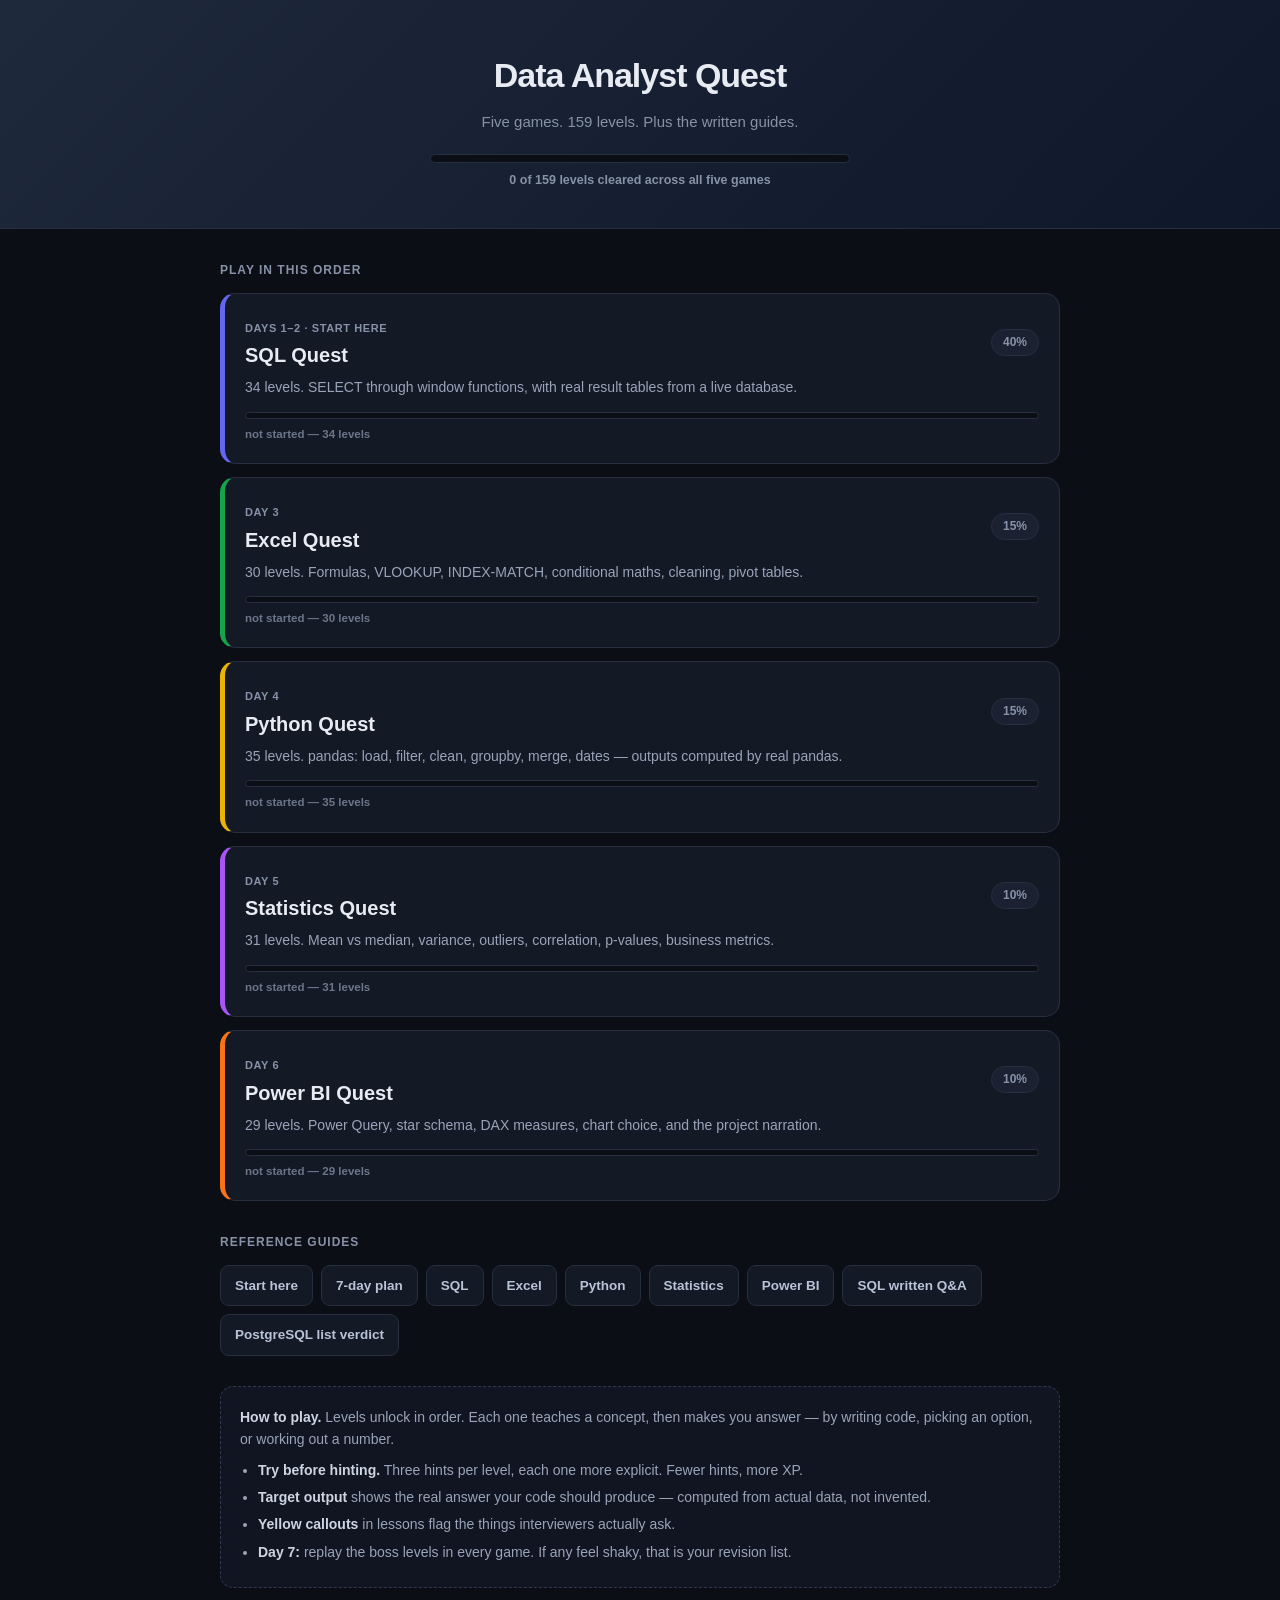
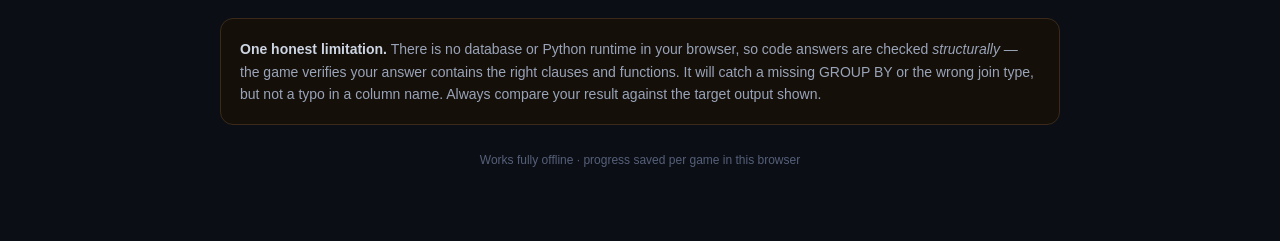
==== index.html @ 51fa30cd "Add files via upload" ====
<!DOCTYPE html><html lang="en"><head><meta charset="utf-8">
<meta name="viewport" content="width=device-width,initial-scale=1">
<title>Data Analyst Quest &mdash; 7 Day Sprint</title><style>
*{box-sizing:border-box;margin:0;padding:0}
:root{--bg:#0b0e14;--pan:#141926;--pan2:#1b2130;--br:#262e40;--tx:#e8ebf2;--mut:#8792a8}
body{font-family:-apple-system,BlinkMacSystemFont,'Segoe UI',Roboto,Helvetica,Arial,sans-serif;
background:var(--bg);color:var(--tx);line-height:1.6;padding-bottom:70px}
header{background:linear-gradient(135deg,#1e293b,#0f172a);border-bottom:1px solid var(--br);
padding:48px 20px 38px;text-align:center}
h1{font-size:34px;font-weight:800;letter-spacing:-1px}
.sub{color:var(--mut);margin-top:8px;font-size:15px}
.wrap{max-width:880px;margin:0 auto;padding:0 20px}
.overall{max-width:420px;margin:20px auto 0}
.obar{height:9px;background:#0b0e14;border:1px solid var(--br);border-radius:99px;overflow:hidden}
.obar>div{height:100%;background:linear-gradient(90deg,#6366f1,#a855f7,#22c55e);width:0;transition:width .6s}
.ometa{font-size:12.5px;color:var(--mut);margin-top:7px;font-weight:600}
h3.sec{font-size:12px;letter-spacing:1px;text-transform:uppercase;color:var(--mut);margin:32px 0 12px}
.grid{display:grid;gap:13px}
a.c{display:block;background:var(--pan);border:1px solid var(--br);border-radius:15px;padding:20px;
text-decoration:none;color:inherit;border-left-width:5px;transition:transform .14s,border-color .14s}
a.c:hover{transform:translateX(4px)}
.row{display:flex;justify-content:space-between;align-items:center;gap:12px;flex-wrap:wrap}
.t{font-size:20px;font-weight:700}
.d{font-size:11px;color:var(--mut);font-weight:800;letter-spacing:.6px;text-transform:uppercase}
.x{color:#9aa4b8;font-size:14px;margin-top:5px}
.w{font-size:12px;font-weight:800;padding:3px 11px;border-radius:99px;background:var(--pan2);
border:1px solid var(--br);color:var(--mut)}
.pbar{background:#0b0e14;border:1px solid var(--br);border-radius:99px;height:7px;overflow:hidden;margin-top:13px}
.pbar>div{height:100%;background:linear-gradient(90deg,#22c55e,#4ade80);width:0}
.pt{font-size:11.5px;color:#6b7689;margin-top:6px;font-weight:600}
.note{background:#101521;border:1px dashed #2f3a52;border-radius:13px;padding:19px;margin-top:30px;
font-size:14px;color:#9aa4b8}
.note b{color:#cdd5e3}
.note ul{margin:8px 0 0 18px}.note li{margin-bottom:5px}
.gl{display:flex;flex-wrap:wrap;gap:8px}
.gl a{background:var(--pan);border:1px solid var(--br);border-radius:9px;padding:9px 14px;
color:#b9c3d6;text-decoration:none;font-size:13.5px;font-weight:600}
.gl a:hover{border-color:#3a4458;color:#fff}
.foot{text-align:center;color:#56607a;font-size:12px;margin-top:26px}
</style></head><body>
<header>
  <h1>Data Analyst Quest</h1>
  <div class="sub">Five games. 159 levels. Plus the written guides.</div>
  <div class="overall"><div class="obar"><div id="of"></div></div><div class="ometa" id="om">loading</div></div>
</header>
<div class="wrap">
  <h3 class="sec">Play in this order</h3>
  <div class="grid">
    <a class="c" href="sql-quest.html" style="border-left-color:#6366f1" data-k="sqlquest_v1" data-n="34">
      <div class="row"><div><span class="d">Days 1&ndash;2 &middot; start here</span><div class="t">SQL Quest</div></div><span class="w">40%</span></div>
      <div class="x">34 levels. SELECT through window functions, with real result tables from a live database.</div>
      <div class="pbar"><div></div></div><div class="pt"></div></a>

    <a class="c" href="excel-quest.html" style="border-left-color:#16a34a" data-k="excelquest_v1" data-n="30">
      <div class="row"><div><span class="d">Day 3</span><div class="t">Excel Quest</div></div><span class="w">15%</span></div>
      <div class="x">30 levels. Formulas, VLOOKUP, INDEX-MATCH, conditional maths, cleaning, pivot tables.</div>
      <div class="pbar"><div></div></div><div class="pt"></div></a>

    <a class="c" href="python-quest.html" style="border-left-color:#eab308" data-k="pyquest_v1" data-n="35">
      <div class="row"><div><span class="d">Day 4</span><div class="t">Python Quest</div></div><span class="w">15%</span></div>
      <div class="x">35 levels. pandas: load, filter, clean, groupby, merge, dates &mdash; outputs computed by real pandas.</div>
      <div class="pbar"><div></div></div><div class="pt"></div></a>

    <a class="c" href="stats-quest.html" style="border-left-color:#a855f7" data-k="statsquest_v1" data-n="31">
      <div class="row"><div><span class="d">Day 5</span><div class="t">Statistics Quest</div></div><span class="w">10%</span></div>
      <div class="x">31 levels. Mean vs median, variance, outliers, correlation, p-values, business metrics.</div>
      <div class="pbar"><div></div></div><div class="pt"></div></a>

    <a class="c" href="powerbi-quest.html" style="border-left-color:#f97316" data-k="pbiquest_v1" data-n="29">
      <div class="row"><div><span class="d">Day 6</span><div class="t">Power BI Quest</div></div><span class="w">10%</span></div>
      <div class="x">29 levels. Power Query, star schema, DAX measures, chart choice, and the project narration.</div>
      <div class="pbar"><div></div></div><div class="pt"></div></a>
  </div>


  <h3 class="sec">Reference guides</h3>
  <div class="gl">
    <a href="start-here.html">Start here</a>
    <a href="plan.html">7-day plan</a>
    <a href="guide-sql.html">SQL</a>
    <a href="guide-excel.html">Excel</a>
    <a href="guide-python.html">Python</a>
    <a href="guide-statistics.html">Statistics</a>
    <a href="guide-powerbi.html">Power BI</a>
    <a href="sql-written.html">SQL written Q&amp;A</a>
    <a href="guide-postgres.html">PostgreSQL list verdict</a>
  </div>

  <div class="note">
    <b>How to play.</b> Levels unlock in order. Each one teaches a concept, then makes you answer &mdash;
    by writing code, picking an option, or working out a number.
    <ul>
      <li><b>Try before hinting.</b> Three hints per level, each one more explicit. Fewer hints, more XP.</li>
      <li><b>Target output</b> shows the real answer your code should produce &mdash; computed from actual data, not invented.</li>
      <li><b>Yellow callouts</b> in lessons flag the things interviewers actually ask.</li>
      <li><b>Day 7:</b> replay the boss levels in every game. If any feel shaky, that is your revision list.</li>
    </ul>
  </div>

  <div class="note" style="border-style:solid;border-color:#3b2a1a;background:#140f09">
    <b>One honest limitation.</b> There is no database or Python runtime in your browser, so code answers
    are checked <i>structurally</i> &mdash; the game verifies your answer contains the right clauses and
    functions. It will catch a missing GROUP BY or the wrong join type, but not a typo in a column name.
    Always compare your result against the target output shown.
  </div>

  <div class="foot">Works fully offline &middot; progress saved per game in this browser</div>
</div>
<script>
let td=0,tt=0;
document.querySelectorAll('a.c').forEach(a=>{
  const k=a.getAttribute('data-k'), n=+a.getAttribute('data-n');
  let S={};try{S=JSON.parse(localStorage.getItem(k)||'{}')}catch(e){}
  const done=S.done?Object.keys(S.done).length:0, xp=S.xp||0;
  td+=done;tt+=n;
  a.querySelector('.pbar>div').style.width=(100*done/n)+'%';
  a.querySelector('.pt').textContent = done? (done+' / '+n+' levels cleared  \u00b7  '+xp+' XP')
                                           : 'not started \u2014 '+n+' levels';
});
document.getElementById('of').style.width=(100*td/tt)+'%';
document.getElementById('om').textContent=td+' of '+tt+' levels cleared across all five games';
</script></body></html>
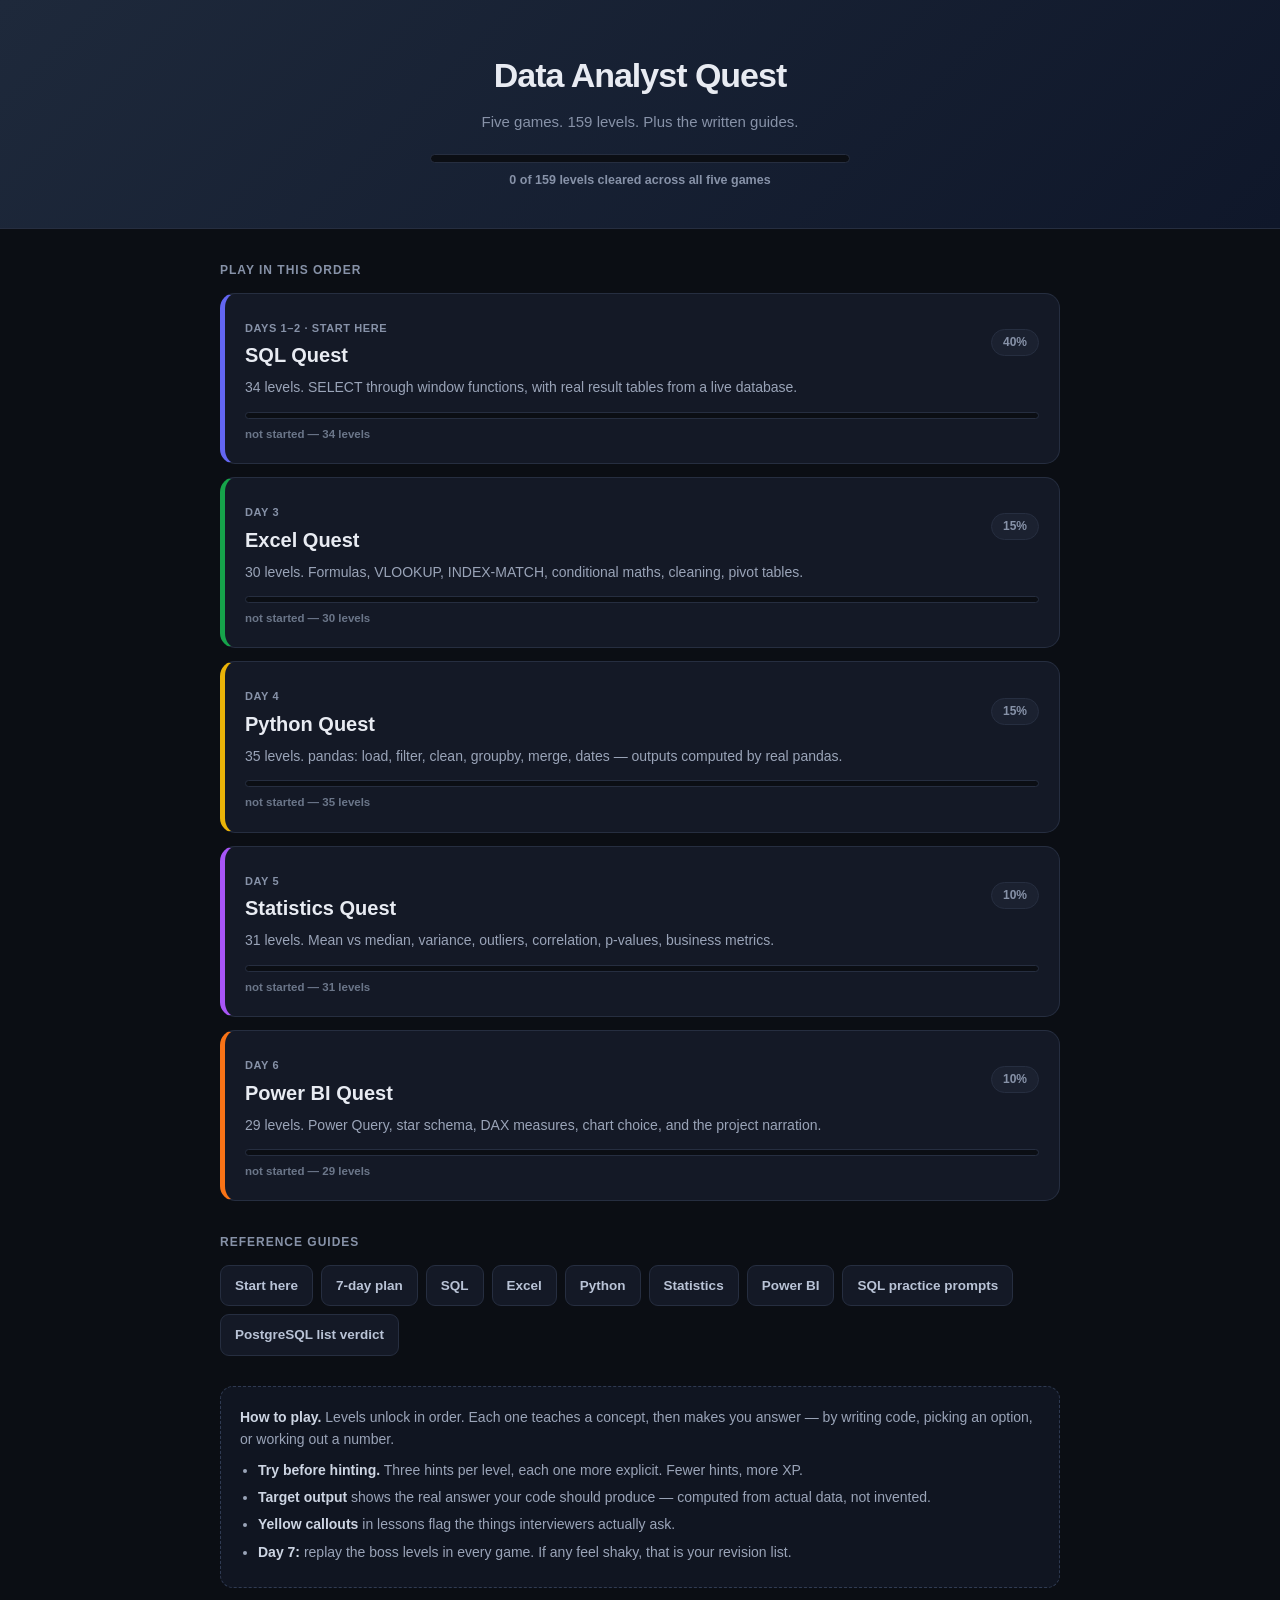
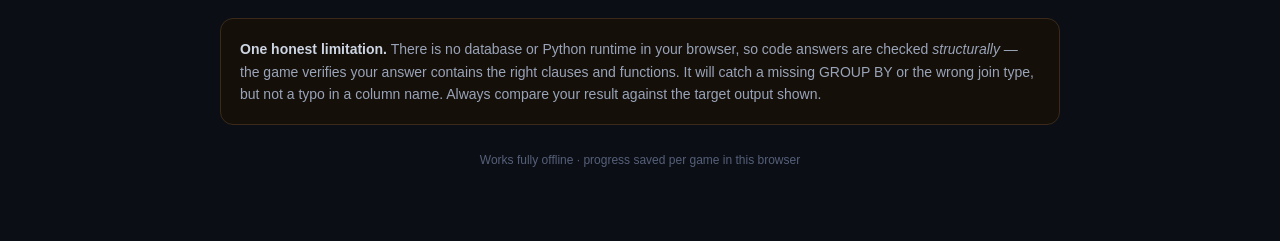
==== commit 92f658d4: "Audit and correct quest lessons Co-authored-by: arena-agent <297053741+arena-agent@users.noreply.git" ====
--- a/index.html
+++ b/index.html
@@ -82,7 +82,7 @@
     <a href="guide-python.html">Python</a>
     <a href="guide-statistics.html">Statistics</a>
     <a href="guide-powerbi.html">Power BI</a>
-    <a href="sql-written.html">SQL written Q&amp;A</a>
+    <a href="sql-written.html">SQL practice prompts</a>
     <a href="guide-postgres.html">PostgreSQL list verdict</a>
   </div>
 
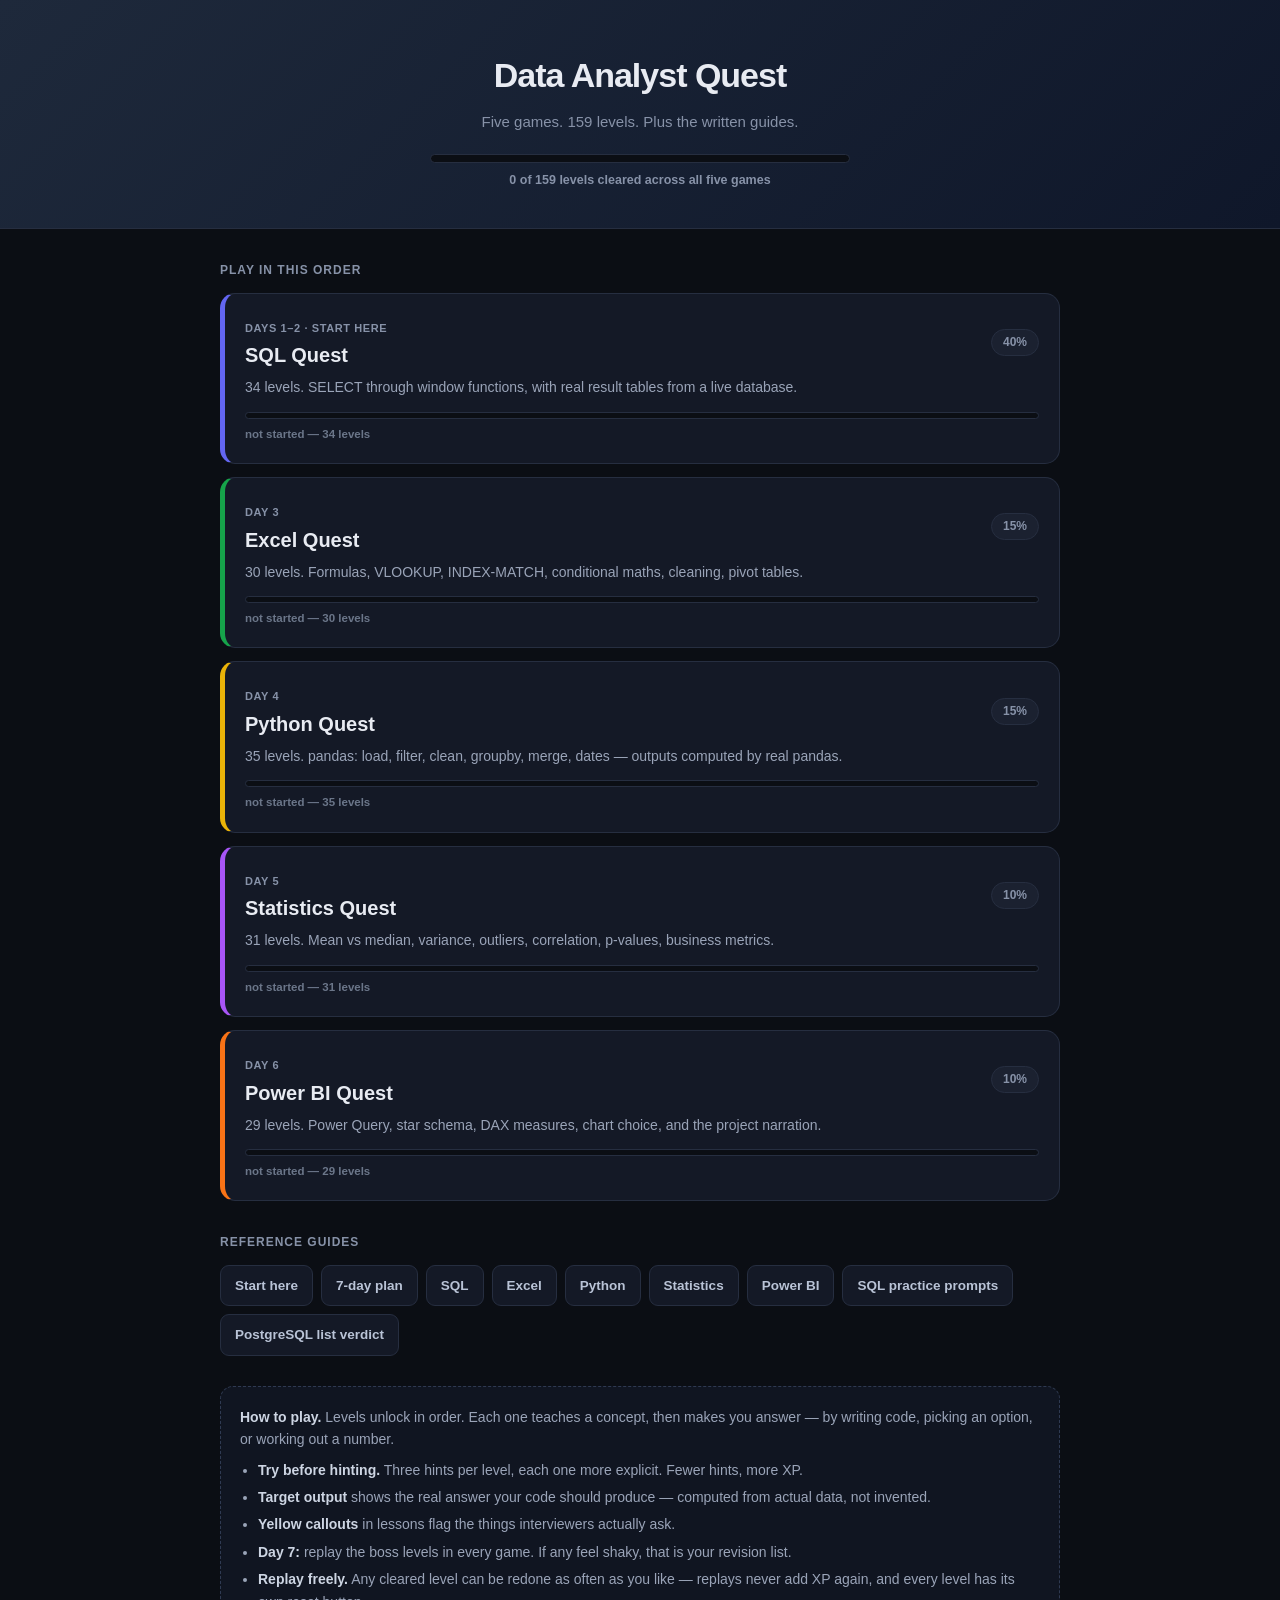
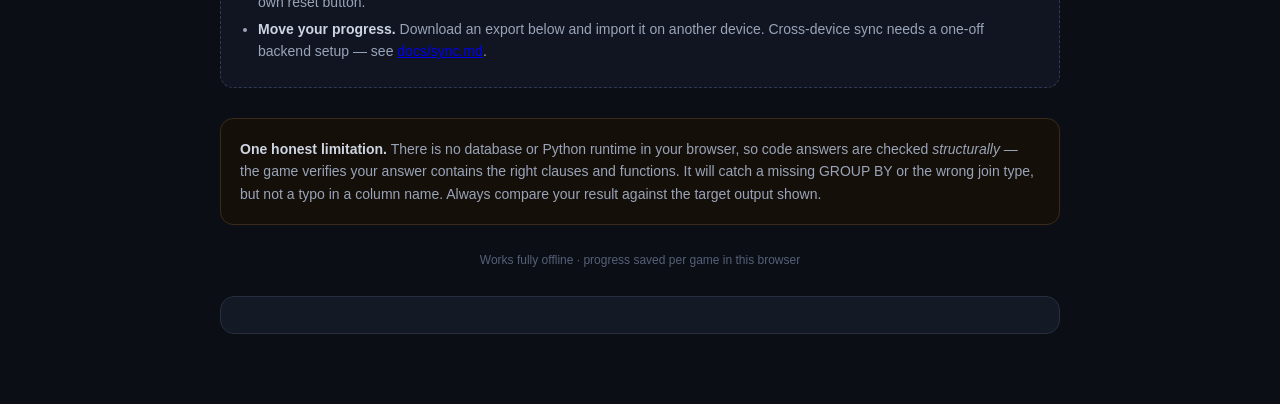
==== commit e6447049: "Add progress backup/restore, per-level reset, quest nav and (optional) sync design Four feature area" ====
--- a/index.html
+++ b/index.html
@@ -37,7 +37,7 @@
 color:#b9c3d6;text-decoration:none;font-size:13.5px;font-weight:600}
 .gl a:hover{border-color:#3a4458;color:#fff}
 .foot{text-align:center;color:#56607a;font-size:12px;margin-top:26px}
-</style></head><body>
+</style><link rel="stylesheet" href="progress.css"></head><body>
 <header>
   <h1>Data Analyst Quest</h1>
   <div class="sub">Five games. 159 levels. Plus the written guides.</div>
@@ -94,6 +94,8 @@
       <li><b>Target output</b> shows the real answer your code should produce &mdash; computed from actual data, not invented.</li>
       <li><b>Yellow callouts</b> in lessons flag the things interviewers actually ask.</li>
       <li><b>Day 7:</b> replay the boss levels in every game. If any feel shaky, that is your revision list.</li>
+      <li><b>Replay freely.</b> Any cleared level can be redone as often as you like &mdash; replays never add XP again, and every level has its own reset button.</li>
+      <li><b>Move your progress.</b> Download an export below and import it on another device. Cross-device sync needs a one-off backend setup &mdash; see <a href="docs/sync.md">docs/sync.md</a>.</li>
     </ul>
   </div>
 
@@ -105,18 +107,38 @@
   </div>
 
   <div class="foot">Works fully offline &middot; progress saved per game in this browser</div>
+
+  <div class="pbox" id="pbox"></div>
 </div>
+<script src="progress.js"></script>
+<script src="progress-ui.js"></script>
+<script src="sync.js"></script>
 <script>
+/* Progress bars. Reads the shared engine (progress.js) when it is available -
+   that is the same data the games write, including anything migrated from the
+   old per-game keys - and falls back to reading those keys directly. */
+function qstat(k,n){
+  if(window.DAQ&&DAQ.ready()){
+    const id={'sqlquest_v1':'sql','excelquest_v1':'excel','pyquest_v1':'python',
+              'statsquest_v1':'stats','pbiquest_v1':'powerbi'}[k];
+    if(id){const s=DAQ.summary(id);return{done:s.done,xp:s.xp};}
+  }
+  let S={};try{S=JSON.parse(localStorage.getItem(k)||'{}')}catch(e){}
+  return {done:S.done?Object.keys(S.done).length:0,xp:S.xp||0};
+}
 let td=0,tt=0;
 document.querySelectorAll('a.c').forEach(a=>{
   const k=a.getAttribute('data-k'), n=+a.getAttribute('data-n');
-  let S={};try{S=JSON.parse(localStorage.getItem(k)||'{}')}catch(e){}
-  const done=S.done?Object.keys(S.done).length:0, xp=S.xp||0;
-  td+=done;tt+=n;
-  a.querySelector('.pbar>div').style.width=(100*done/n)+'%';
-  a.querySelector('.pt').textContent = done? (done+' / '+n+' levels cleared  \u00b7  '+xp+' XP')
+  const st=qstat(k,n);
+  td+=st.done;tt+=n;
+  a.querySelector('.pbar>div').style.width=(100*st.done/n)+'%';
+  a.querySelector('.pt').textContent = st.done? (st.done+' / '+n+' levels cleared  \u00b7  '+st.xp+' XP')
                                            : 'not started \u2014 '+n+' levels';
 });
 document.getElementById('of').style.width=(100*td/tt)+'%';
 document.getElementById('om').textContent=td+' of '+tt+' levels cleared across all five games';
+
+/* The export / import / backup panel. No quest is current here, so a
+   single-game (legacy) export has to be imported from that game's own page. */
+if(window.DAQ&&DAQ.ui)DAQ.ui.mountPanel();
 </script></body></html>
--- a/progress.css
+++ b/progress.css
@@ -0,0 +1,72 @@
+/* ============================================================================
+ * Data Analyst Quest - shared progress UI
+ * The theme variables match the per-game <style> blocks, so this file only
+ * adds new components and never restyles the existing ones.
+ * ========================================================================== */
+
+/* ------------------------------ quest nav ------------------------------- */
+.qnav{display:flex;align-items:center;gap:10px;flex-wrap:wrap;margin:18px 0 4px}
+.qnav .qn{background:var(--pan);border:1px solid var(--br);color:#cdd5e3;padding:8px 14px;
+border-radius:9px;cursor:pointer;font-size:13px;font-weight:700;line-height:1.2}
+.qnav .qn:hover:not(:disabled){background:#242c3d;border-color:#3a4458;color:#fff}
+.qnav .qn:disabled{opacity:.35;cursor:not-allowed}
+.qnav .qp{font-size:12px;color:var(--mut);font-weight:700;letter-spacing:.4px;text-transform:uppercase;
+margin-left:auto;text-align:right}
+.qnav .qp b{color:#cdd5e3}
+@media(max-width:620px){.qnav .qp{margin-left:0;width:100%;text-align:left}}
+
+/* --------------------------- progress panel ----------------------------- */
+.pbox{margin-top:26px;background:var(--pan);border:1px solid var(--br);border-radius:14px;padding:18px}
+.pbox h3{font-size:11px;font-weight:800;letter-spacing:1.2px;text-transform:uppercase;
+color:var(--mut);margin-bottom:12px}
+.pbox .hint{font-size:12.5px;color:#7f8aa3;margin:-4px 0 12px;line-height:1.5}
+.pstat{font-size:13px;color:#9aa4b8;line-height:1.6;margin-bottom:12px}
+.pstat b{color:#cdd5e3}
+.pstat code{background:#070a10;border:1px solid var(--br);border-radius:4px;padding:1px 5px;
+font-size:11.5px;color:#fbbf24}
+.prow{display:flex;gap:8px;flex-wrap:wrap;margin-top:10px}
+.prow .b{flex:0 1 auto}
+.pimp{display:none;margin-top:12px;border-top:1px dashed #2f3a52;padding-top:12px}
+.pimp.on{display:block}
+.pimp textarea{width:100%;min-height:110px;background:#070a10;border:1px solid var(--br);
+border-radius:10px;color:#dbe4f0;padding:11px;font-size:12.5px;resize:vertical;line-height:1.5}
+.pimp textarea:focus{outline:none;border-color:var(--ac)}
+.pimp input[type=file]{display:block;margin-top:9px;font-size:12px;color:var(--mut)}
+.pchk{display:flex;gap:8px;align-items:flex-start;font-size:12.5px;color:#9aa4b8;margin-top:9px;
+cursor:pointer;line-height:1.45}
+.pchk input{margin-top:3px}
+.pchk b{color:#cdd5e3}
+.pmsg{margin-top:12px;font-size:13px;border-radius:10px;padding:11px 13px;display:none;line-height:1.55}
+.pmsg.on{display:block}
+.pmsg.ok{background:#0f2a1a;border:1px solid #1e5235;color:#86efac}
+.pmsg.bad{background:#2a1414;border:1px solid #5c2626;color:#fca5a5}
+.pmsg.info{background:#101521;border:1px dashed #2f3a52;color:#9aa4b8}
+.pmsg ul{margin:6px 0 0 18px}.pmsg li{margin-bottom:3px}
+.plist{margin:10px 0 0;padding:0;list-style:none;font-size:12.5px}
+.plist li{display:flex;justify-content:space-between;gap:10px;padding:5px 0;
+border-bottom:1px solid #1b2130}
+.plist li:last-child{border-bottom:none}
+.plist .pn{color:#cdd5e3;font-weight:700}
+.plist .pv{color:#8792a8}
+.pbackups{margin-top:10px;font-size:12.5px;color:#8792a8}
+.pbackups select{background:#070a10;border:1px solid var(--br);color:#dbe4f0;border-radius:8px;
+padding:6px 8px;font-size:12px;max-width:100%}
+
+/* ------------------------------- sync ----------------------------------- */
+.sync{display:flex;align-items:center;gap:9px;flex-wrap:wrap;margin-top:14px;
+border-top:1px dashed #2f3a52;padding-top:13px}
+.dot{width:9px;height:9px;border-radius:99px;background:#64748b;flex-shrink:0}
+.dot.off{background:#64748b}
+.dot.on{background:#22c55e;box-shadow:0 0 8px #22c55e88}
+.dot.wait{background:#f59e0b}
+.dot.err{background:#ef4444}
+.sync .sl{font-size:12.5px;color:#9aa4b8;font-weight:600}
+.sync .sn{font-size:11.5px;color:#6b7689;margin-top:2px;width:100%;line-height:1.5}
+.sync .sn a{color:#7dd3fc}
+
+/* --------------------------- level view extras -------------------------- */
+.lvbadge{display:none;margin-top:10px;background:#0d1620;border-left:3px solid #38bdf8;
+border-radius:8px;padding:9px 12px;font-size:12.5px;color:#bae6fd;line-height:1.5}
+.lvbadge.on{display:block}
+button.b.warn{background:#2a1414;border-color:#5c2626;color:#fca5a5}
+button.b.warn:hover{background:#3a1c1c}
